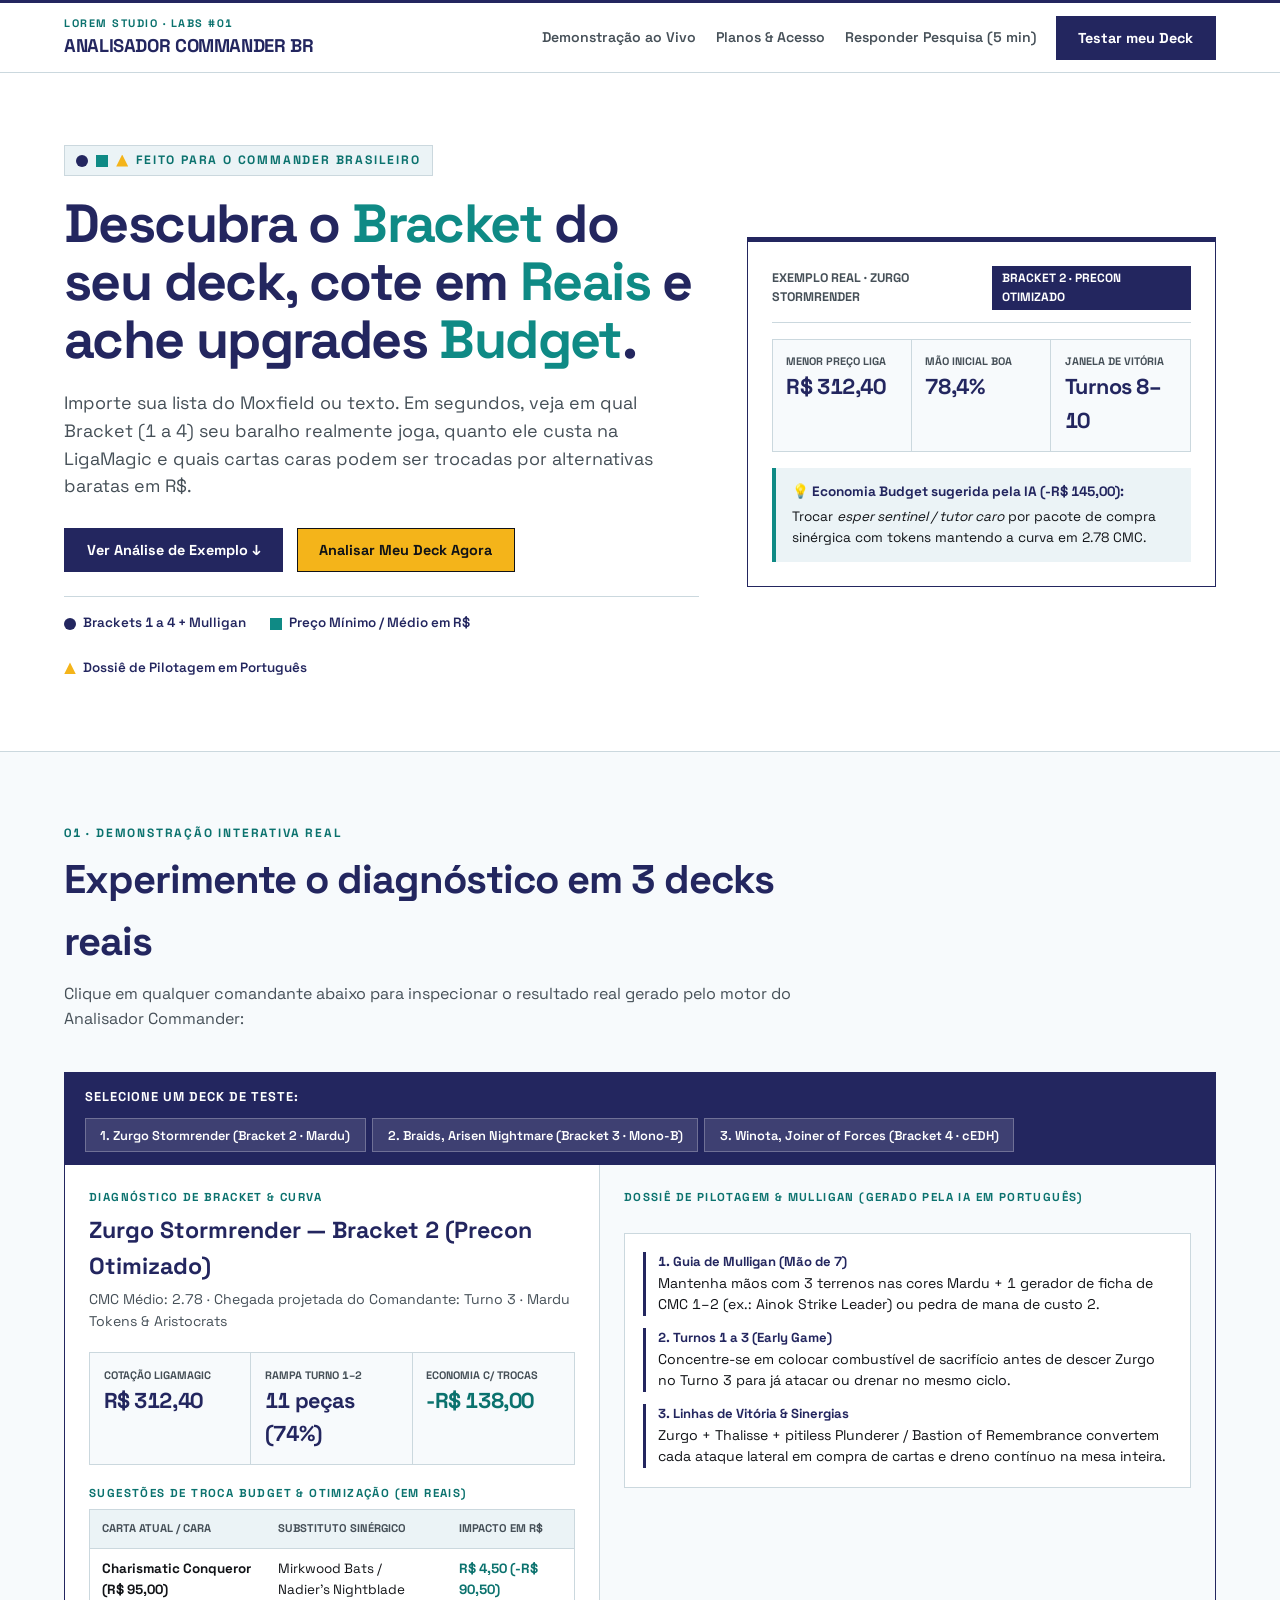
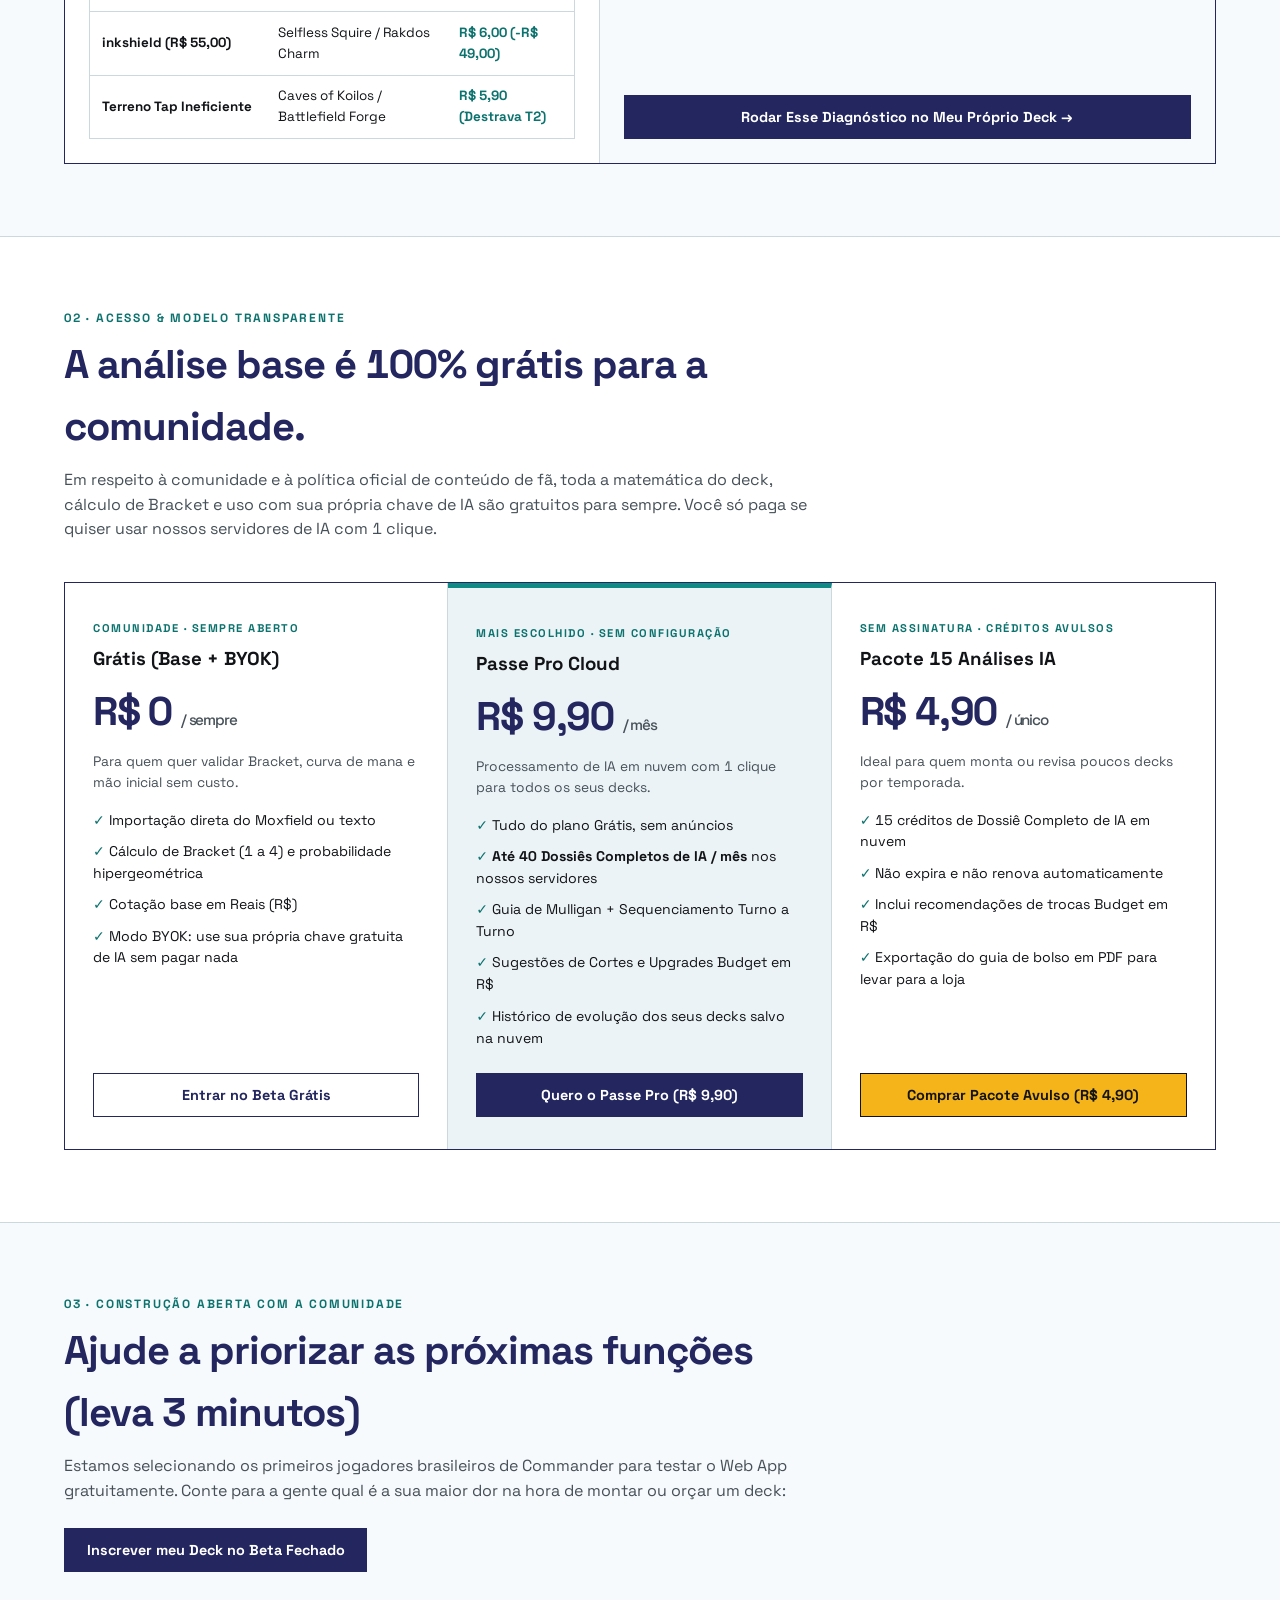
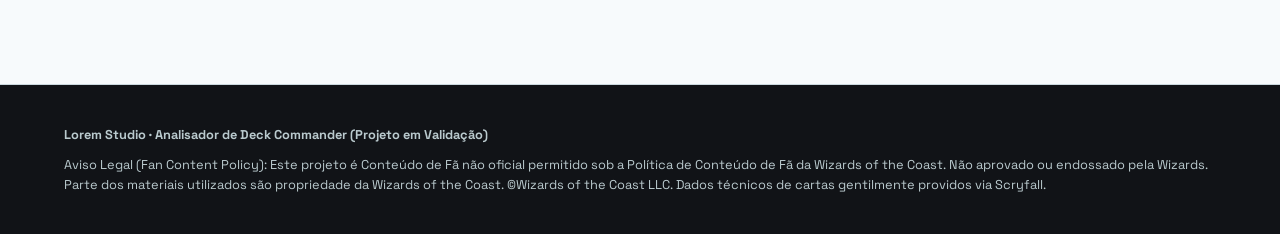
==== commander/index.html @ 91246f0f "feat: add Commander Analyzer Smoke Test landing page (/commander)" ====
<!DOCTYPE html>
<html lang="pt-BR">
<head>
  <meta charset="UTF-8" />
  <meta name="viewport" content="width=device-width, initial-scale=1.0" />
  <title>Lorem Commander — Bracket, Preço em R$ &amp; Upgrades Budget para MTG</title>
  <link rel="preconnect" href="https://fonts.googleapis.com">
  <link rel="preconnect" href="https://fonts.gstatic.com" crossorigin>
  <link href="https://fonts.googleapis.com/css2?family=Space+Grotesk:wght@400;500;600;700&display=swap" rel="stylesheet">
  <style>
    :root {
      --black: #111317;
      --indigo: #23265F;
      --teal: #0F8A85;
      --teal-text: #0B726E;
      --teal-bright: #32C5BE;
      --mist: #BACACE;
      --ice: #EBF3F6;
      --amber: #F4B41A;
      --white: #FFFFFF;
      --page: #F7FAFC;
      --border: #CBD8DE;
      --muted: #465058;
      --font: 'Space Grotesk', system-ui, -apple-system, sans-serif;
    }

    * { box-sizing: border-box; margin: 0; padding: 0; }
    html { scroll-behavior: smooth; }
    body {
      font-family: var(--font);
      background: var(--page);
      color: var(--black);
      line-height: 1.55;
      font-variant-numeric: tabular-nums;
    }

    /* BARRA SUPERIOR */
    .topbar {
      position: sticky;
      top: 0;
      z-index: 100;
      background: rgba(255, 255, 255, 0.96);
      backdrop-filter: blur(10px);
      border-top: 3px solid var(--indigo);
      border-bottom: 1px solid var(--border);
      padding: 0.75rem 5vw;
      display: flex;
      align-items: center;
      justify-content: space-between;
      gap: 1rem;
      flex-wrap: wrap;
    }
    .brand {
      display: flex;
      align-items: center;
      gap: 0.85rem;
      text-decoration: none;
      color: var(--indigo);
    }
    .brand-tag {
      font-size: 0.68rem;
      font-weight: 700;
      letter-spacing: 1.5px;
      color: var(--teal-text);
      display: block;
    }
    .brand strong {
      font-size: 1.15rem;
      letter-spacing: -0.02em;
    }
    .nav-links {
      display: flex;
      gap: 1.25rem;
      align-items: center;
      flex-wrap: wrap;
    }
    .nav-links a {
      text-decoration: none;
      color: var(--muted);
      font-size: 0.88rem;
      font-weight: 600;
    }
    .nav-links a:hover { color: var(--indigo); }

    .btn {
      display: inline-flex;
      align-items: center;
      justify-content: center;
      gap: 0.5rem;
      height: 44px;
      padding: 0 1.35rem;
      font-family: var(--font);
      font-size: 0.9rem;
      font-weight: 700;
      border: 1.5px solid var(--indigo);
      background: var(--indigo);
      color: var(--white);
      text-decoration: none;
      cursor: pointer;
      transition: background 0.18s, color 0.18s, border-color 0.18s;
    }
    .btn:hover { background: var(--teal); border-color: var(--teal); }
    .btn-amber { background: var(--amber); color: var(--black); border-color: var(--black); }
    .btn-amber:hover { background: var(--indigo); color: var(--white); border-color: var(--indigo); }
    .btn-outline { background: var(--white); color: var(--indigo); }
    .btn-outline:hover { background: var(--ice); color: var(--indigo); border-color: var(--indigo); }

    /* FORMAS BAUHAUS */
    .shape { display: inline-block; width: 12px; height: 12px; flex-shrink: 0; }
    .shape.circle { border-radius: 50%; background: var(--indigo); }
    .shape.rect { background: var(--teal); }
    .shape.tri { background: var(--amber); clip-path: polygon(50% 0, 0 100%, 100% 100%); }

    /* HERO */
    .hero {
      padding: 4.5rem 5vw;
      background: var(--white);
      border-bottom: 1px solid var(--border);
      display: grid;
      grid-template-columns: 1.15fr 0.85fr;
      gap: 3rem;
      align-items: center;
    }
    .kicker {
      display: inline-flex;
      align-items: center;
      gap: 0.5rem;
      font-size: 0.76rem;
      font-weight: 700;
      letter-spacing: 1.8px;
      color: var(--teal-text);
      background: var(--ice);
      padding: 0.3rem 0.7rem;
      border: 1px solid var(--border);
      margin-bottom: 1.2rem;
    }
    .hero h1 {
      font-size: clamp(2.2rem, 4.2vw, 3.6rem);
      line-height: 1.08;
      letter-spacing: -0.03em;
      color: var(--indigo);
      margin-bottom: 1.25rem;
    }
    .hero h1 em { font-style: normal; color: var(--teal); }
    .hero p.lead {
      font-size: 1.12rem;
      color: var(--muted);
      max-width: 620px;
      margin-bottom: 1.75rem;
    }
    .hero-ctas { display: flex; gap: 0.85rem; flex-wrap: wrap; margin-bottom: 1.5rem; }
    .hero-badges {
      display: flex;
      gap: 1.5rem;
      flex-wrap: wrap;
      font-size: 0.84rem;
      color: var(--muted);
      padding-top: 1rem;
      border-top: 1px solid var(--border);
    }
    .hero-badges span { display: inline-flex; align-items: center; gap: 0.45rem; font-weight: 600; color: var(--indigo); }

    /* PAINEL RESUMO HERO */
    .hero-card {
      background: var(--white);
      border: 1.5px solid var(--indigo);
      border-top: 5px solid var(--indigo);
      padding: 1.5rem;
      display: flex;
      flex-direction: column;
      gap: 1rem;
    }
    .hero-card-top {
      display: flex;
      justify-content: space-between;
      align-items: center;
      padding-bottom: 0.75rem;
      border-bottom: 1px solid var(--border);
      font-size: 0.78rem;
      font-weight: 700;
      color: var(--muted);
    }
    .bracket-pill {
      background: var(--indigo);
      color: var(--white);
      padding: 0.2rem 0.65rem;
      font-size: 0.75rem;
      font-weight: 700;
    }
    .mini-kpis {
      display: grid;
      grid-template-columns: repeat(3, 1fr);
      border: 1px solid var(--border);
      background: var(--page);
    }
    .mini-kpi {
      padding: 0.85rem;
      border-right: 1px solid var(--border);
    }
    .mini-kpi:last-child { border-right: none; }
    .mini-kpi span { font-size: 0.68rem; font-weight: 700; color: var(--muted); display: block; }
    .mini-kpi strong { font-size: 1.35rem; color: var(--indigo); letter-spacing: -0.02em; }
    .swap-preview {
      background: var(--ice);
      border-left: 4px solid var(--teal);
      padding: 0.85rem 1rem;
      font-size: 0.85rem;
    }
    .swap-preview strong { color: var(--indigo); display: block; margin-bottom: 0.25rem; }

    /* SEÇÕES */
    .section { padding: 4.5rem 5vw; border-bottom: 1px solid var(--border); }
    .section.alt { background: var(--white); }
    .sec-head { max-width: 760px; margin-bottom: 2.5rem; }
    .sec-idx { font-size: 0.75rem; font-weight: 700; letter-spacing: 1.8px; color: var(--teal-text); display: block; margin-bottom: 0.4rem; }
    .sec-head h2 { font-size: clamp(1.75rem, 3.2vw, 2.5rem); color: var(--indigo); letter-spacing: -0.025em; margin-bottom: 0.6rem; }
    .sec-head p { color: var(--muted); font-size: 1rem; }

    /* SIMULADOR INTERATIVO DE DECK (PROVA DO PRODUTO) */
    .demo-shell {
      border: 1.5px solid var(--indigo);
      background: var(--white);
    }
    .demo-bar {
      background: var(--indigo);
      color: var(--white);
      padding: 0.85rem 1.25rem;
      display: flex;
      justify-content: space-between;
      align-items: center;
      flex-wrap: wrap;
      gap: 0.75rem;
    }
    .demo-tabs { display: flex; gap: 0.4rem; flex-wrap: wrap; }
    .deck-tab {
      background: rgba(255,255,255,0.12);
      color: var(--white);
      border: 1px solid rgba(255,255,255,0.25);
      padding: 0.45rem 0.9rem;
      font-family: var(--font);
      font-size: 0.8rem;
      font-weight: 600;
      cursor: pointer;
    }
    .deck-tab.active, .deck-tab:hover {
      background: var(--amber);
      color: var(--black);
      border-color: var(--amber);
    }
    .demo-grid {
      display: grid;
      grid-template-columns: 1fr 1.15fr;
    }
    .demo-col { padding: 1.5rem; border-right: 1px solid var(--border); display: flex; flex-direction: column; gap: 1.25rem; }
    .demo-col:last-child { border-right: none; background: var(--page); }
    .box-label { font-size: 0.72rem; font-weight: 700; letter-spacing: 1.4px; color: var(--teal-text); margin-bottom: 0.35rem; display: block; }
    .swaps-table { width: 100%; border-collapse: collapse; font-size: 0.84rem; border: 1px solid var(--border); background: var(--white); }
    .swaps-table th, .swaps-table td { padding: 0.65rem 0.75rem; border-bottom: 1px solid var(--border); text-align: left; }
    .swaps-table th { font-size: 0.7rem; color: var(--muted); background: var(--ice); }
    .price-old { color: #B71C1C; text-decoration: line-through; font-size: 0.78rem; }
    .price-new { color: var(--teal-text); font-weight: 700; }
    .pilot-box {
      background: var(--white);
      border: 1px solid var(--border);
      padding: 1.15rem;
      display: flex;
      flex-direction: column;
      gap: 0.75rem;
      font-size: 0.88rem;
    }
    .pilot-step { border-left: 3px solid var(--indigo); padding-left: 0.75rem; }
    .pilot-step strong { color: var(--indigo); display: block; font-size: 0.82rem; }

    /* PLANOS (SMOKE TEST H4) */
    .pricing-grid {
      display: grid;
      grid-template-columns: repeat(3, 1fr);
      border: 1.5px solid var(--indigo);
      background: var(--white);
    }
    .plan-card {
      padding: 2rem 1.75rem;
      border-right: 1px solid var(--border);
      display: flex;
      flex-direction: column;
      justify-content: space-between;
      gap: 1.5rem;
    }
    .plan-card:last-child { border-right: none; }
    .plan-card.featured {
      background: var(--ice);
      border-top: 5px solid var(--teal);
    }
    .plan-tag {
      font-size: 0.7rem;
      font-weight: 700;
      letter-spacing: 1.5px;
      color: var(--teal-text);
      display: inline-block;
      margin-bottom: 0.4rem;
    }
    .plan-price {
      font-size: 2.5rem;
      font-weight: 700;
      color: var(--indigo);
      letter-spacing: -0.03em;
      margin: 0.5rem 0;
    }
    .plan-price small { font-size: 0.95rem; color: var(--muted); font-weight: 500; }
    .plan-list { list-style: none; display: flex; flex-direction: column; gap: 0.6rem; font-size: 0.88rem; color: var(--black); margin-top: 1rem; }
    .plan-list li::before { content: "✓ "; font-weight: 700; color: var(--teal-text); }

    /* MODAL SMOKE TEST */
    .modal-backdrop {
      position: fixed;
      inset: 0;
      background: rgba(17, 19, 23, 0.75);
      display: none;
      align-items: center;
      justify-content: center;
      padding: 1.5rem;
      z-index: 200;
    }
    .modal-backdrop.show { display: flex; }
    .modal {
      background: var(--white);
      border: 2px solid var(--indigo);
      max-width: 520px;
      width: 100%;
      padding: 2rem;
      display: flex;
      flex-direction: column;
      gap: 1rem;
    }
    .modal h3 { font-size: 1.5rem; color: var(--indigo); }
    .modal input, .modal select {
      width: 100%;
      height: 42px;
      padding: 0 0.75rem;
      border: 1.5px solid var(--indigo);
      font-family: var(--font);
      font-size: 0.9rem;
    }

    footer {
      padding: 2.5rem 5vw;
      background: var(--black);
      color: #BACACE;
      font-size: 0.8rem;
      display: flex;
      flex-direction: column;
      gap: 0.65rem;
    }
    footer a { color: var(--teal-bright); }

    @media (max-width: 960px) {
      .hero, .demo-grid, .pricing-grid { grid-template-columns: 1fr; }
      .demo-col, .plan-card { border-right: none; border-bottom: 1px solid var(--border); }
    }
  </style>
</head>
<body>

  <header class="topbar">
    <a href="../" class="brand">
      <div>
        <span class="brand-tag">LOREM STUDIO · LABS #01</span>
        <strong>ANALISADOR COMMANDER BR</strong>
      </div>
    </a>
    <nav class="nav-links">
      <a href="#demo">Demonstração ao Vivo</a>
      <a href="#planos">Planos &amp; Acesso</a>
      <a href="#pesquisa">Responder Pesquisa (5 min)</a>
      <button class="btn" onclick="openWaitlist('Topo - Testar Beta')">Testar meu Deck</button>
    </nav>
  </header>

  <!-- HERO -->
  <section class="hero">
    <div>
      <span class="kicker"><i class="shape circle"></i> <i class="shape rect"></i> <i class="shape tri"></i> FEITO PARA O COMMANDER BRASILEIRO</span>
      <h1>Descubra o <em>Bracket</em> do seu deck, cote em <em>Reais</em> e ache upgrades <em>Budget</em>.</h1>
      <p class="lead">
        Importe sua lista do Moxfield ou texto. Em segundos, veja em qual Bracket (1 a 4) seu baralho realmente joga, quanto ele custa na LigaMagic e quais cartas caras podem ser trocadas por alternativas baratas em R$.
      </p>
      <div class="hero-ctas">
        <a href="#demo" class="btn">Ver Análise de Exemplo ↓</a>
        <button class="btn btn-amber" onclick="openWaitlist('Hero - Quero Analisar Meu Deck')">Analisar Meu Deck Agora</button>
      </div>
      <div class="hero-badges">
        <span><i class="shape circle"></i> Brackets 1 a 4 + Mulligan</span>
        <span><i class="shape rect"></i> Preço Mínimo / Médio em R$</span>
        <span><i class="shape tri"></i> Dossiê de Pilotagem em Português</span>
      </div>
    </div>

    <div class="hero-card">
      <div class="hero-card-top">
        <span>EXEMPLO REAL · ZURGO STORMRENDER</span>
        <span class="bracket-pill">BRACKET 2 · PRECON OTIMIZADO</span>
      </div>
      <div class="mini-kpis">
        <div class="mini-kpi">
          <span>MENOR PREÇO LIGA</span>
          <strong>R$ 312,40</strong>
        </div>
        <div class="mini-kpi">
          <span>MÃO INICIAL BOA</span>
          <strong>78,4%</strong>
        </div>
        <div class="mini-kpi">
          <span>JANELA DE VITÓRIA</span>
          <strong>Turnos 8–10</strong>
        </div>
      </div>
      <div class="swap-preview">
        <strong>💡 Economia Budget sugerida pela IA (-R$ 145,00):</strong>
        Trocar <em>esper sentinel / tutor caro</em> por pacote de compra sinérgica com tokens mantendo a curva em 2.78 CMC.
      </div>
    </div>
  </section>

  <!-- DEMONSTRAÇÃO INTERATIVA -->
  <section class="section" id="demo">
    <div class="sec-head">
      <span class="sec-idx">01 · DEMONSTRAÇÃO INTERATIVA REAL</span>
      <h2>Experimente o diagnóstico em 3 decks reais</h2>
      <p>Clique em qualquer comandante abaixo para inspecionar o resultado real gerado pelo motor do Analisador Commander:</p>
    </div>

    <div class="demo-shell">
      <div class="demo-bar">
        <span style="font-size:0.8rem; font-weight:700; letter-spacing:1px;">SELECIONE UM DECK DE TESTE:</span>
        <div class="demo-tabs">
          <button class="deck-tab active" onclick="selectDemoDeck(0, this)">1. Zurgo Stormrender (Bracket 2 · Mardu)</button>
          <button class="deck-tab" onclick="selectDemoDeck(1, this)">2. Braids, Arisen Nightmare (Bracket 3 · Mono-B)</button>
          <button class="deck-tab" onclick="selectDemoDeck(2, this)">3. Winota, Joiner of Forces (Bracket 4 · cEDH)</button>
        </div>
      </div>

      <div class="demo-grid">
        <div class="demo-col">
          <div>
            <span class="box-label">DIAGNÓSTICO DE BRACKET &amp; CURVA</span>
            <h3 id="d-title" style="font-size:1.45rem; color:var(--indigo);">Zurgo Stormrender — Bracket 2 (Core Commander)</h3>
            <p id="d-sub" style="font-size:0.88rem; color:var(--muted); margin-top:0.25rem;">
              CMC Médio: 2.78 · Chegada projetada do Comandante: Turno 3 · 89 cartas únicas processadas.
            </p>
          </div>

          <div class="mini-kpis">
            <div class="mini-kpi">
              <span>COTAÇÃO LIGAMAGIC</span>
              <strong id="d-price">R$ 312,40</strong>
            </div>
            <div class="mini-kpi">
              <span>RAMPA TURNO 1–2</span>
              <strong id="d-ramp">11 peças (74%)</strong>
            </div>
            <div class="mini-kpi">
              <span>ECONOMIA C/ TROCAS</span>
              <strong id="d-save" style="color:var(--teal-text);">-R$ 138,00</strong>
            </div>
          </div>

          <div>
            <span class="box-label">SUGESTÕES DE TROCA BUDGET &amp; OTIMIZAÇÃO (EM REAIS)</span>
            <table class="swaps-table">
              <thead>
                <tr>
                  <th>CARTA ATUAL / CARA</th>
                  <th>SUBSTITUTO SINÉRGICO</th>
                  <th>IMPACTO EM R$</th>
                </tr>
              </thead>
              <tbody id="d-swaps"></tbody>
            </table>
          </div>
        </div>

        <div class="demo-col">
          <span class="box-label">DOSSIÊ DE PILOTAGEM &amp; MULLIGAN (GERADO PELA IA EM PORTUGUÊS)</span>
          <div class="pilot-box" id="d-pilot"></div>
          <button class="btn" style="margin-top:auto;" onclick="openWaitlist('Demo - Quero Rodar no Meu Deck')">
            Rodar Esse Diagnóstico no Meu Próprio Deck →
          </button>
        </div>
      </div>
    </div>
  </section>

  <!-- PLANOS & SMOKE TEST (FRENTE D / H4) -->
  <section class="section alt" id="planos">
    <div class="sec-head">
      <span class="sec-idx">02 · ACESSO &amp; MODELO TRANSPARENTE</span>
      <h2>A análise base é 100% grátis para a comunidade.</h2>
      <p>
        Em respeito à comunidade e à política oficial de conteúdo de fã, toda a matemática do deck, cálculo de Bracket e uso com sua própria chave de IA são gratuitos para sempre. Você só paga se quiser usar nossos servidores de IA com 1 clique.
      </p>
    </div>

    <div class="pricing-grid">
      <div class="plan-card">
        <div>
          <span class="plan-tag">COMUNIDADE · SEMPRE ABERTO</span>
          <h3>Grátis (Base + BYOK)</h3>
          <div class="plan-price">R$ 0 <small>/ sempre</small></div>
          <p style="font-size:0.86rem; color:var(--muted);">Para quem quer validar Bracket, curva de mana e mão inicial sem custo.</p>
          <ul class="plan-list">
            <li>Importação direta do Moxfield ou texto</li>
            <li>Cálculo de Bracket (1 a 4) e probabilidade hipergeométrica</li>
            <li>Cotação base em Reais (R$)</li>
            <li>Modo BYOK: use sua própria chave gratuita de IA sem pagar nada</li>
          </ul>
        </div>
        <button class="btn btn-outline" onclick="openWaitlist('Plano Gratis (Comunidade)')">Entrar no Beta Grátis</button>
      </div>

      <div class="plan-card featured">
        <div>
          <span class="plan-tag">MAIS ESCOLHIDO · SEM CONFIGURAÇÃO</span>
          <h3>Passe Pro Cloud</h3>
          <div class="plan-price">R$ 9,90 <small>/ mês</small></div>
          <p style="font-size:0.86rem; color:var(--muted);">Processamento de IA em nuvem com 1 clique para todos os seus decks.</p>
          <ul class="plan-list">
            <li>Tudo do plano Grátis, sem anúncios</li>
            <li><strong>Até 40 Dossiês Completos de IA / mês</strong> nos nossos servidores</li>
            <li>Guia de Mulligan + Sequenciamento Turno a Turno</li>
            <li>Sugestões de Cortes e Upgrades Budget em R$</li>
            <li>Histórico de evolução dos seus decks salvo na nuvem</li>
          </ul>
        </div>
        <button class="btn" onclick="openWaitlist('Passe Pro Cloud (R$ 9,90/mes)')">Quero o Passe Pro (R$ 9,90)</button>
      </div>

      <div class="plan-card">
        <div>
          <span class="plan-tag">SEM ASSINATURA · CRÉDITOS AVULSOS</span>
          <h3>Pacote 15 Análises IA</h3>
          <div class="plan-price">R$ 4,90 <small>/ único</small></div>
          <p style="font-size:0.86rem; color:var(--muted);">Ideal para quem monta ou revisa poucos decks por temporada.</p>
          <ul class="plan-list">
            <li>15 créditos de Dossiê Completo de IA em nuvem</li>
            <li>Não expira e não renova automaticamente</li>
            <li>Inclui recomendações de trocas Budget em R$</li>
            <li>Exportação do guia de bolso em PDF para levar para a loja</li>
          </ul>
        </div>
        <button class="btn btn-amber" onclick="openWaitlist('Pacote Avulso 15 Analises (R$ 4,90)')">Comprar Pacote Avulso (R$ 4,90)</button>
      </div>
    </div>
  </section>

  <!-- CHAMADA PARA O QUESTIONÁRIO DE PESQUISA -->
  <section class="section" id="pesquisa">
    <div class="sec-head">
      <span class="sec-idx">03 · CONSTRUÇÃO ABERTA COM A COMUNIDADE</span>
      <h2>Ajude a priorizar as próximas funções (leva 3 minutos)</h2>
      <p>
        Estamos selecionando os primeiros jogadores brasileiros de Commander para testar o Web App gratuitamente. Conte para a gente qual é a sua maior dor na hora de montar ou orçar um deck:
      </p>
      <div style="margin-top:1.5rem; display:flex; gap:1rem; flex-wrap:wrap;">
        <button class="btn" onclick="openWaitlist('Secao Pesquisa - Quero Participar do Beta')">Inscrever meu Deck no Beta Fechado</button>
      </div>
    </div>
  </section>

  <!-- MODAL DE CAPTURA / SMOKE TEST -->
  <div class="modal-backdrop" id="modal-backdrop">
    <div class="modal">
      <span class="box-label" id="modal-plan-tag">INTERESSE REGISTRADO</span>
      <h3>Entrar na Lista Prioritária do Beta</h3>
      <p style="font-size:0.88rem; color:var(--muted);">
        Estamos liberando os convites do Web App em lotes para os jogadores da comunidade brasileira. Deixe seu contato e o link do seu deck (opcional) para receber o primeiro dossiê gratuito:
      </p>
      <form id="waitlist-form" onsubmit="submitWaitlist(event)" style="display:flex; flex-direction:column; gap:0.75rem;">
        <input type="hidden" id="f-plano" value="" />
        <input type="text" id="f-contato" required placeholder="Seu WhatsApp, Discord ou E-mail" />
        <input type="text" id="f-deck" placeholder="Link do seu deck no Moxfield / LigaMagic (opcional)" />
        <select id="f-dor">
          <option value="preco_brl">Minha maior dor hoje: Saber o preço real e achar opções baratas em R$</option>
          <option value="bracket">Minha maior dor hoje: Saber se meu deck está no Bracket certo da mesa</option>
          <option value="cortes_ia">Minha maior dor hoje: Saber quais cartas cortar entre as 100</option>
          <option value="mulligan_curva">Minha maior dor hoje: Corrigir curva de mana e mão inicial</option>
        </select>
        <div style="display:flex; gap:0.65rem; margin-top:0.5rem;">
          <button type="submit" class="btn" style="flex:1;">Confirmar Inscrição no Beta</button>
          <button type="button" class="btn btn-outline" onclick="closeWaitlist()">Fechar</button>
        </div>
      </form>
      <p id="modal-success" style="display:none; padding:0.85rem; background:var(--ice); border-left:4px solid var(--teal); font-size:0.88rem; color:var(--indigo); font-weight:600;">
        ✓ Pronto! Seu interesse foi registrado. Em breve enviaremos seu acesso ao Beta Web.
      </p>
    </div>
  </div>

  <footer>
    <strong>Lorem Studio · Analisador de Deck Commander (Projeto em Validação)</strong>
    <p>
      Aviso Legal (Fan Content Policy): Este projeto é Conteúdo de Fã não oficial permitido sob a Política de Conteúdo de Fã da Wizards of the Coast. Não aprovado ou endossado pela Wizards. Parte dos materiais utilizados são propriedade da Wizards of the Coast. ©Wizards of the Coast LLC. Dados técnicos de cartas gentilmente providos via Scryfall.
    </p>
  </footer>

  <script>
    const DEMO_DECKS = [
      {
        title: 'Zurgo Stormrender — Bracket 2 (Precon Otimizado)',
        sub: 'CMC Médio: 2.78 · Chegada projetada do Comandante: Turno 3 · Mardu Tokens & Aristocrats',
        price: 'R$ 312,40',
        ramp: '11 peças (74%)',
        save: '-R$ 138,00',
        swaps: [
          ['Charismatic Conqueror (R$ 95,00)', 'Mirkwood Bats / Nadier\'s Nightblade', 'R$ 4,50 (-R$ 90,50)'],
          ['inkshield (R$ 55,00)', 'Selfless Squire / Rakdos Charm', 'R$ 6,00 (-R$ 49,00)'],
          ['Terreno Tap Ineficiente', 'Caves of Koilos / Battlefield Forge', 'R$ 5,90 (Destrava T2)']
        ],
        pilot: [
          ['1. Guia de Mulligan (Mão de 7)', 'Mantenha mãos com 3 terrenos nas cores Mardu + 1 gerador de ficha de CMC 1–2 (ex.: Ainok Strike Leader) ou pedra de mana de custo 2.'],
          ['2. Turnos 1 a 3 (Early Game)', 'Concentre-se em colocar combustível de sacrifício antes de descer Zurgo no Turno 3 para já atacar ou drenar no mesmo ciclo.'],
          ['3. Linhas de Vitória & Sinergias', 'Zurgo + Thalisse + pitiless Plunderer / Bastion of Remembrance convertem cada ataque lateral em compra de cartas e dreno contínuo na mesa inteira.']
        ]
      },
      {
        title: 'Braids, Arisen Nightmare — Bracket 3 (High-Power Attrition)',
        sub: 'CMC Médio: 2.41 · Chegada projetada da Comandante: Turno 2–3 · Mono-Black Sacrifício',
        price: 'R$ 498,90',
        ramp: '13 peças (83%)',
        save: '-R$ 182,00',
        swaps: [
          ['Bitterblossom (R$ 145,00)', 'Dreadhorde Invasion / Jadar, Ghoulcaller', 'R$ 12,00 (-R$ 133,00)'],
          ['Phyrexian Arena (R$ 22,00)', 'Morbid Opportunist / Ripples of Undeath', 'R$ 9,50 (Compra no mesmo turno)'],
          ['Remoção Sorcery CMC 4', 'Feed the Swarm / Curtains\' Call', 'R$ 3,50 (Instantâneo / Eficiente)']
        ],
        pilot: [
          ['1. Guia de Mulligan (Mão de 7)', 'Exija 1 permanente descartável de custo 1 (Ichor Wellspring, Greedy Freebooter ou Shambling Ghast) para sacrificar na etapa final do turno 3.'],
          ['2. Turnos 1 a 3 (Early Game)', 'Turno 1: drop descartável. Turno 2: rampa ou peça de recursão. Turno 3: Braids entra já comprando 2–3 cartas e drenando 6 de vida total.'],
          ['3. Linhas de Vitória & Sinergias', 'Loops de sacrifício com Warren Soultrader / Dictate of Erebos + Gray Merchant of Asphodel (Gary) fecham a mesa entre os turnos 6 e 8.']
        ]
      },
      {
        title: 'Winota, Joiner of Forces — Bracket 4 (cEDH / Stax Snowball)',
        sub: 'CMC Médio: 2.12 · Chegada projetada da Comandante: Turno 2–3 · Boros Hatebears',
        price: 'R$ 1.840,00',
        ramp: '15 peças (89%)',
        save: '-R$ 420,00 (Versão Bracket 3)',
        swaps: [
          ['Ragavan, Nimble Pilferer (R$ 240,00)', 'Signal Pest / Ornithopter of Paradise', 'R$ 3,00 (Gatilho Não-Humano c/ Evasão)'],
          ['Grand Abolisher (R$ 110,00)', 'Myrel, Shield of Argive / Conqueror\'s Flail', 'Proteção redundante no turno do combo'],
          ['Terreno básico sobressalente', 'Needleverge Pathway / Battlefield Forge', 'Garante {R}{W} destravado no Turno 1']
        ],
        pilot: [
          ['1. Guia de Mulligan (Mão de 7)', 'Mão obrigatória: pelo menos 2 criaturas Não-Humanas de CMC 0–2 + aceleração para conjurar Winota no máximo até o Turno 3.'],
          ['2. Turnos 1 a 3 (Explosão)', 'Turnos 1–2: posicione 2 a 3 Não-Humanos com evasão. Turno 3: conjura Winota e já dispara 2 a 3 olhadas no topo (18 cartas vistas).'],
          ['3. Linhas de Vitória & Sinergias', 'Angrath\'s Marauders + Blade Historian + Rick, Steadfast Leader multiplicam o dano letal no mesmo combate enquanto peças de Stax travam respostas.']
        ]
      }
    ];

    function selectDemoDeck(idx, btn) {
      document.querySelectorAll('.deck-tab').forEach(b => b.classList.remove('active'));
      if (btn) btn.classList.add('active');
      const d = DEMO_DECKS[idx];
      document.getElementById('d-title').textContent = d.title;
      document.getElementById('d-sub').textContent = d.sub;
      document.getElementById('d-price').textContent = d.price;
      document.getElementById('d-ramp').textContent = d.ramp;
      document.getElementById('d-save').textContent = d.save;
      document.getElementById('d-swaps').innerHTML = d.swaps.map(r =>
        `<tr><td><strong>${r[0]}</strong></td><td>${r[1]}</td><td class="price-new">${r[2]}</td></tr>`
      ).join('');
      document.getElementById('d-pilot').innerHTML = d.pilot.map(p =>
        `<div class="pilot-step"><strong>${p[0]}</strong><span>${p[1]}</span></div>`
      ).join('');
    }

    function openWaitlist(plano) {
      document.getElementById('f-plano').value = plano;
      document.getElementById('modal-plan-tag').textContent = 'OPÇÃO SELECIONADA: ' + plano.toUpperCase();
      document.getElementById('modal-success').style.display = 'none';
      document.getElementById('waitlist-form').style.display = 'flex';
      document.getElementById('modal-backdrop').classList.add('show');
      try {
        const clicks = JSON.parse(localStorage.getItem('lorem_cmd_smoke_clicks') || '[]');
        clicks.push({ plano, ts: new Date().toISOString() });
        localStorage.setItem('lorem_cmd_smoke_clicks', JSON.stringify(clicks));
      } catch (e) {}
    }

    function closeWaitlist() {
      document.getElementById('modal-backdrop').classList.remove('show');
    }

    function submitWaitlist(e) {
      e.preventDefault();
      const entry = {
        plano: document.getElementById('f-plano').value,
        contato: document.getElementById('f-contato').value,
        deck: document.getElementById('f-deck').value,
        dor: document.getElementById('f-dor').value,
        ts: new Date().toISOString()
      };
      try {
        const list = JSON.parse(localStorage.getItem('lorem_cmd_waitlist') || '[]');
        list.push(entry);
        localStorage.setItem('lorem_cmd_waitlist', JSON.stringify(list));
      } catch (err) {}
      document.getElementById('waitlist-form').style.display = 'none';
      document.getElementById('modal-success').style.display = 'block';
    }

    selectDemoDeck(0);
  </script>
</body>
</html>
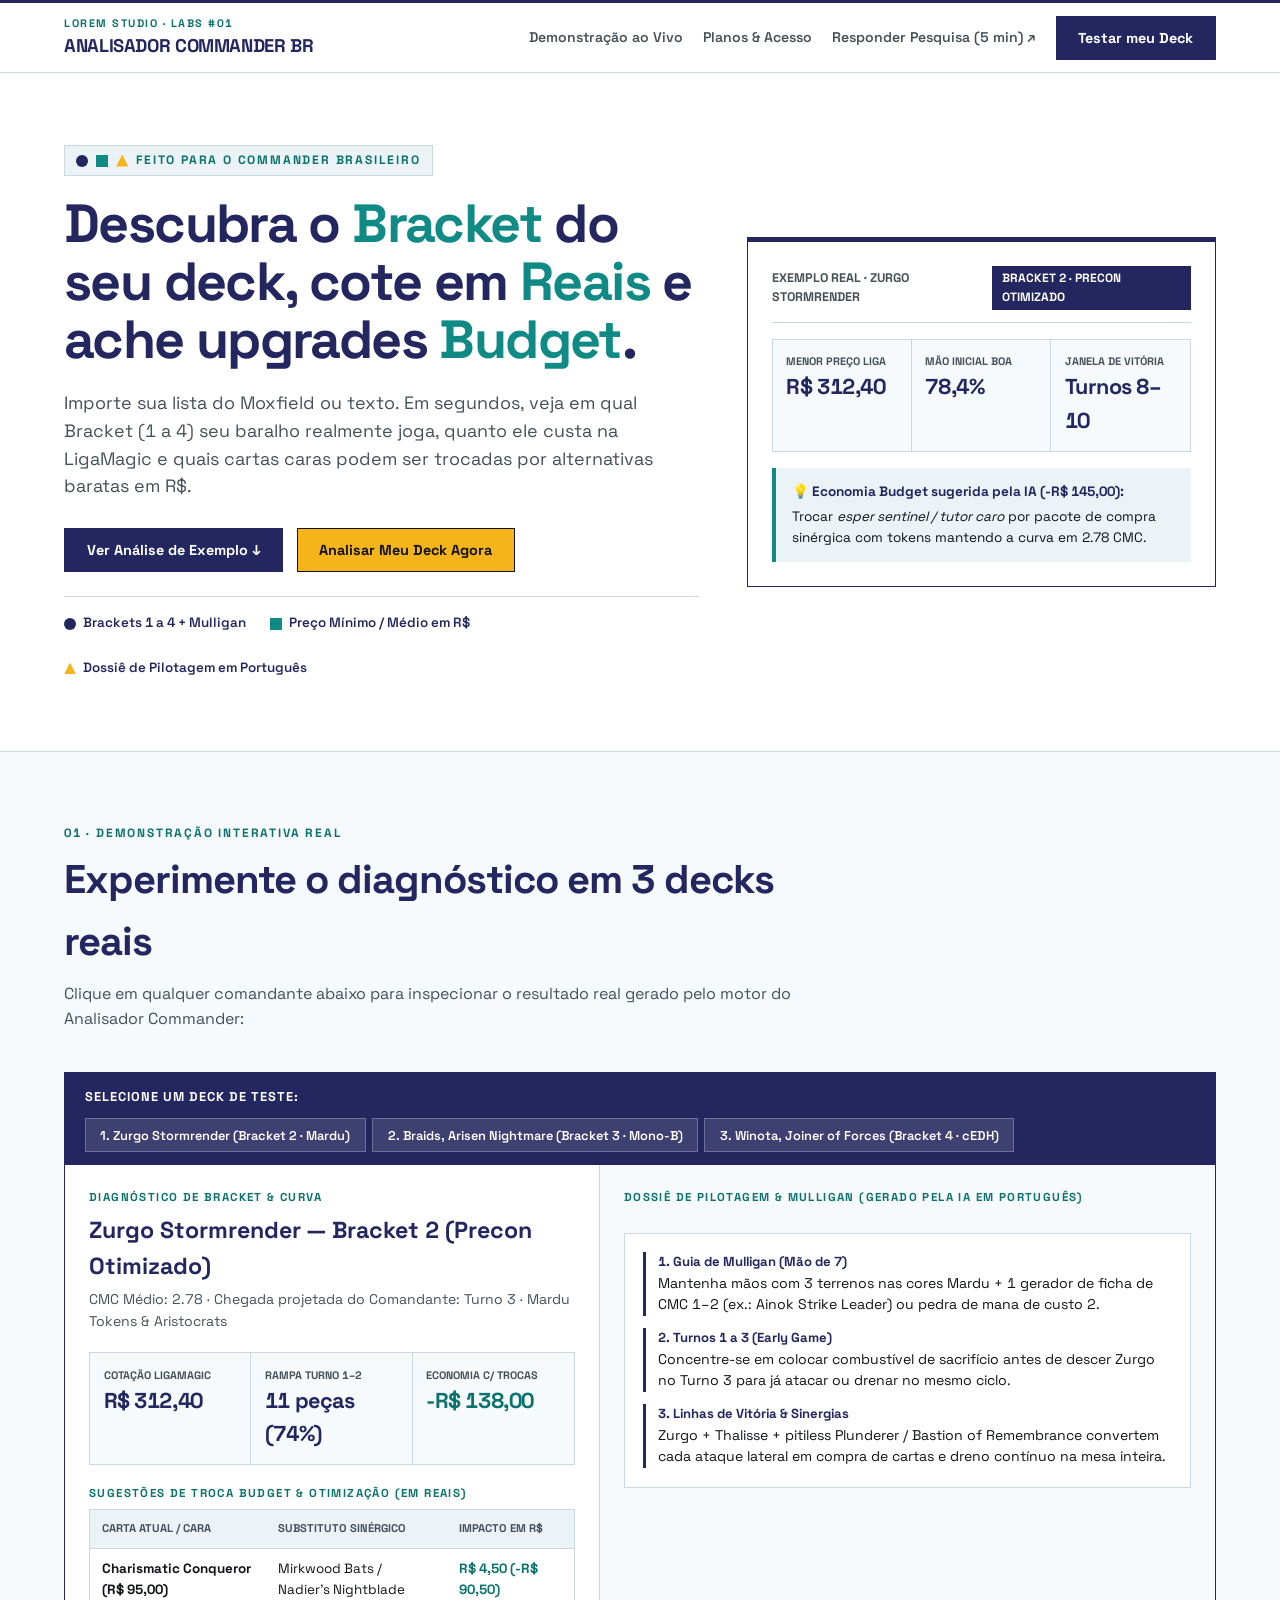
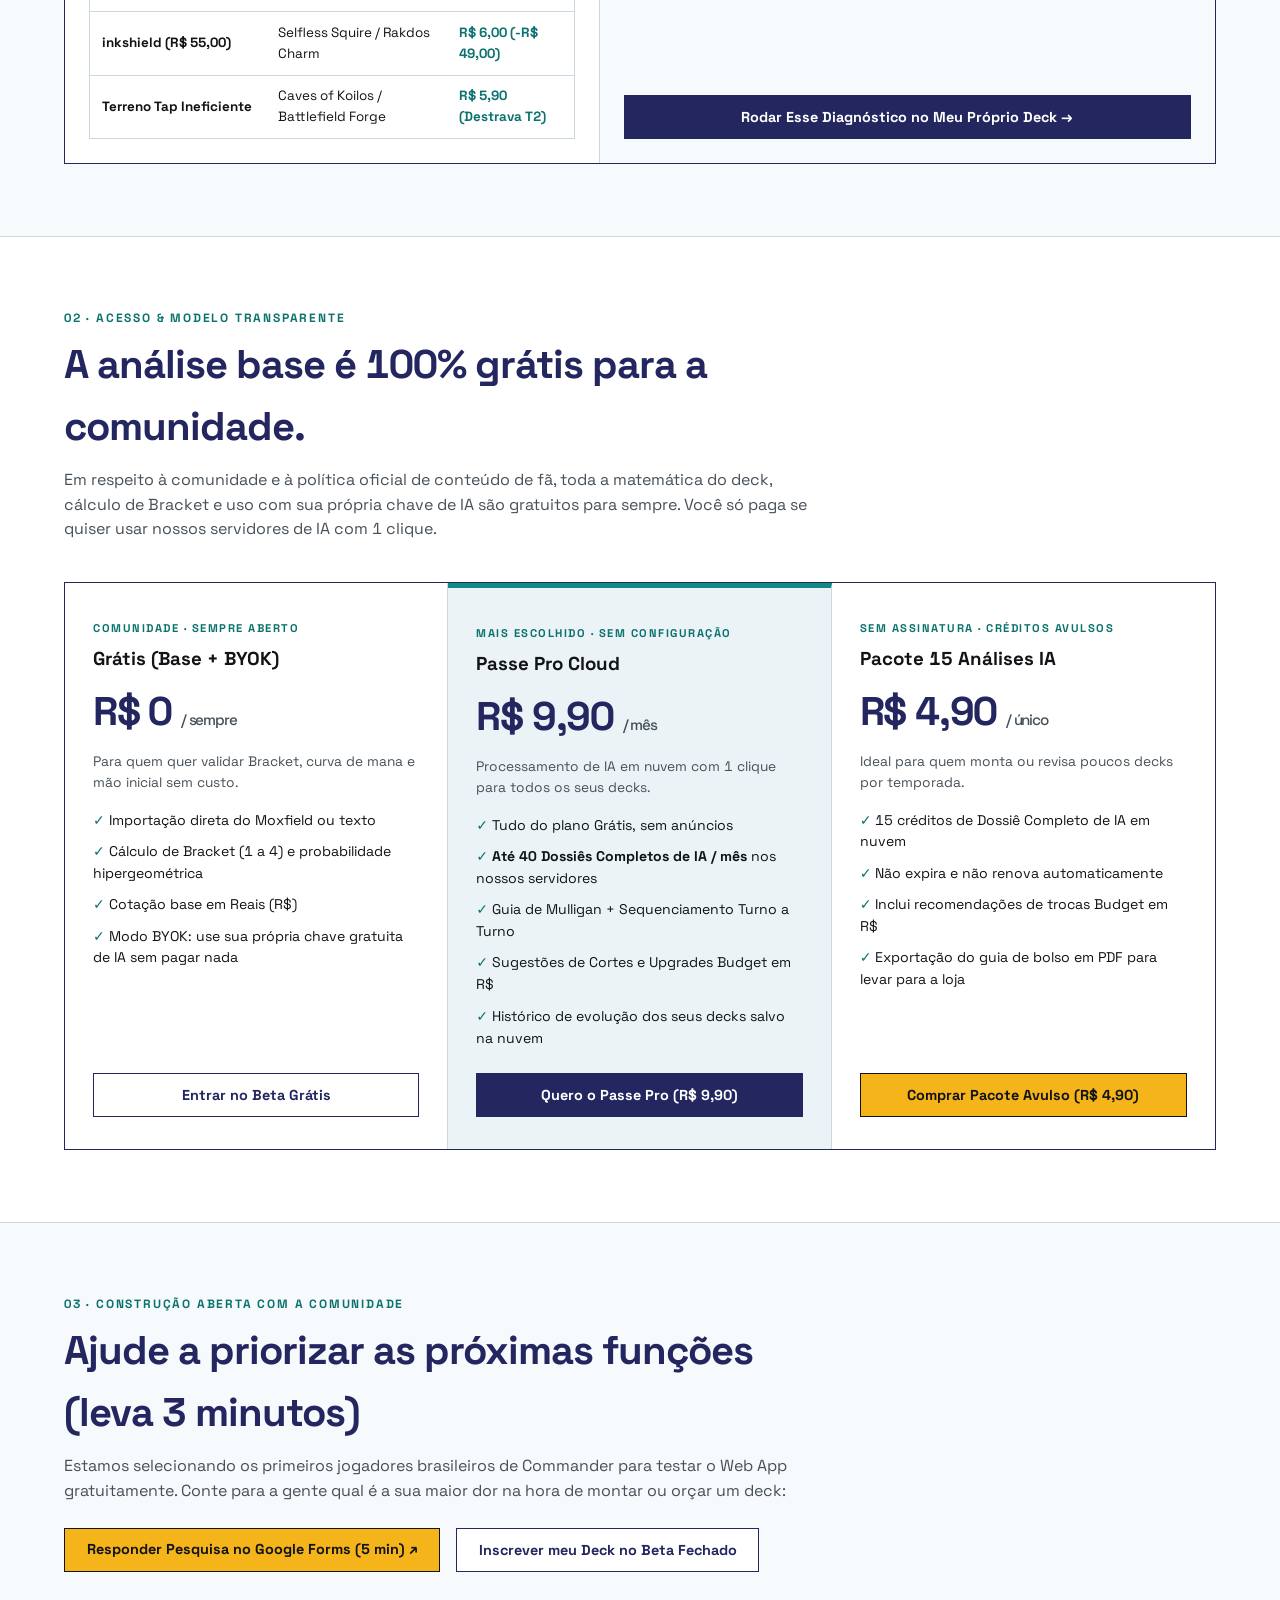
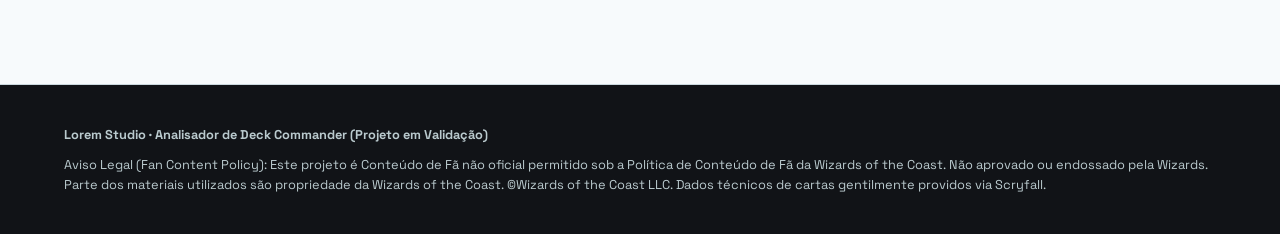
==== commit 310ecee3: "Conectar Google Forms oficial e telemetria do Smoke Test" ====
--- a/commander/index.html
+++ b/commander/index.html
@@ -371,7 +371,7 @@
     <nav class="nav-links">
       <a href="#demo">Demonstração ao Vivo</a>
       <a href="#planos">Planos &amp; Acesso</a>
-      <a href="#pesquisa">Responder Pesquisa (5 min)</a>
+      <a href="https://docs.google.com/forms/d/e/1FAIpQLSec_pTuIPj5Wkny9IzMBcwBmQjKWw1JOl9GYVGT8m6ypkWY-Q/viewform" target="_blank" rel="noopener" onclick="trackSmokeEvent('click_forms_topo', 'Menu Superior - Responder Pesquisa')">Responder Pesquisa (5 min) ↗</a>
       <button class="btn" onclick="openWaitlist('Topo - Testar Beta')">Testar meu Deck</button>
     </nav>
   </header>
@@ -561,7 +561,8 @@
         Estamos selecionando os primeiros jogadores brasileiros de Commander para testar o Web App gratuitamente. Conte para a gente qual é a sua maior dor na hora de montar ou orçar um deck:
       </p>
       <div style="margin-top:1.5rem; display:flex; gap:1rem; flex-wrap:wrap;">
-        <button class="btn" onclick="openWaitlist('Secao Pesquisa - Quero Participar do Beta')">Inscrever meu Deck no Beta Fechado</button>
+        <a href="https://docs.google.com/forms/d/e/1FAIpQLSec_pTuIPj5Wkny9IzMBcwBmQjKWw1JOl9GYVGT8m6ypkWY-Q/viewform" target="_blank" rel="noopener" class="btn btn-amber" onclick="trackSmokeEvent('click_forms_secao', 'Secao 03 - Responder Google Forms')">Responder Pesquisa no Google Forms (5 min) ↗</a>
+        <button class="btn btn-outline" onclick="openWaitlist('Secao Pesquisa - Quero Participar do Beta')">Inscrever meu Deck no Beta Fechado</button>
       </div>
     </div>
   </section>
@@ -589,9 +590,13 @@
           <button type="button" class="btn btn-outline" onclick="closeWaitlist()">Fechar</button>
         </div>
       </form>
-      <p id="modal-success" style="display:none; padding:0.85rem; background:var(--ice); border-left:4px solid var(--teal); font-size:0.88rem; color:var(--indigo); font-weight:600;">
-        ✓ Pronto! Seu interesse foi registrado. Em breve enviaremos seu acesso ao Beta Web.
-      </p>
+      <div id="modal-success" style="display:none; padding:1rem; background:var(--ice); border-left:4px solid var(--teal); font-size:0.88rem; color:var(--indigo);">
+        <strong style="display:block; margin-bottom:0.4rem;">✓ Pronto! Seu interesse foi registrado.</strong>
+        <span>Enquanto liberamos seu convite do Beta, ajude a priorizar as funções respondendo nossa pesquisa rápida (5 min):</span>
+        <div style="margin-top:0.75rem;">
+          <a href="https://docs.google.com/forms/d/e/1FAIpQLSec_pTuIPj5Wkny9IzMBcwBmQjKWw1JOl9GYVGT8m6ypkWY-Q/viewform" target="_blank" rel="noopener" class="btn btn-amber" style="width:100%;" onclick="trackSmokeEvent('click_forms_pos_modal', 'Modal Sucesso - Ir para Google Forms')">Responder Pesquisa Oficial no Google Forms ↗</a>
+        </div>
+      </div>
     </div>
   </div>
 
@@ -657,6 +662,41 @@
       }
     ];
 
+    // =========================================================================
+    // TELEMETRIA DO SMOKE TEST (GOOGLE SHEETS WEBHOOK + LOCALFALLBACK)
+    // =========================================================================
+    // Cole abaixo a URL do Web App do Apps Script (Implantar > Nova implantação > App da Web)
+    const SHEETS_WEBHOOK_URL = '';
+
+    function trackSmokeEvent(tipo_evento, plano_ou_acao, extras = {}) {
+      const payload = {
+        ts: new Date().toISOString(),
+        tipo_evento: tipo_evento,
+        plano_ou_acao: plano_ou_acao || '',
+        contato: extras.contato || '',
+        deck: extras.deck || '',
+        dor: extras.dor || '',
+        referrer: document.referrer || 'direto',
+        ua: navigator.userAgent
+      };
+      try {
+        const logs = JSON.parse(localStorage.getItem('lorem_cmd_smoke_clicks') || '[]');
+        logs.push(payload);
+        localStorage.setItem('lorem_cmd_smoke_clicks', JSON.stringify(logs));
+      } catch (e) {}
+
+      if (SHEETS_WEBHOOK_URL) {
+        try {
+          fetch(SHEETS_WEBHOOK_URL, {
+            method: 'POST',
+            mode: 'no-cors',
+            headers: { 'Content-Type': 'text/plain;charset=utf-8' },
+            body: JSON.stringify(payload)
+          });
+        } catch (err) {}
+      }
+    }
+
     function selectDemoDeck(idx, btn) {
       document.querySelectorAll('.deck-tab').forEach(b => b.classList.remove('active'));
       if (btn) btn.classList.add('active');
@@ -672,6 +712,9 @@
       document.getElementById('d-pilot').innerHTML = d.pilot.map(p =>
         `<div class="pilot-step"><strong>${p[0]}</strong><span>${p[1]}</span></div>`
       ).join('');
+      if (btn) {
+        trackSmokeEvent('troca_deck_demo', d.title);
+      }
     }
 
     function openWaitlist(plano) {
@@ -680,11 +723,7 @@
       document.getElementById('modal-success').style.display = 'none';
       document.getElementById('waitlist-form').style.display = 'flex';
       document.getElementById('modal-backdrop').classList.add('show');
-      try {
-        const clicks = JSON.parse(localStorage.getItem('lorem_cmd_smoke_clicks') || '[]');
-        clicks.push({ plano, ts: new Date().toISOString() });
-        localStorage.setItem('lorem_cmd_smoke_clicks', JSON.stringify(clicks));
-      } catch (e) {}
+      trackSmokeEvent('clique_botao_plano', plano);
     }
 
     function closeWaitlist() {
@@ -705,11 +744,13 @@
         list.push(entry);
         localStorage.setItem('lorem_cmd_waitlist', JSON.stringify(list));
       } catch (err) {}
+      trackSmokeEvent('inscricao_waitlist', entry.plano, entry);
       document.getElementById('waitlist-form').style.display = 'none';
       document.getElementById('modal-success').style.display = 'block';
     }
 
     selectDemoDeck(0);
+    trackSmokeEvent('pageview', window.location.pathname + window.location.search);
   </script>
 </body>
 </html>
